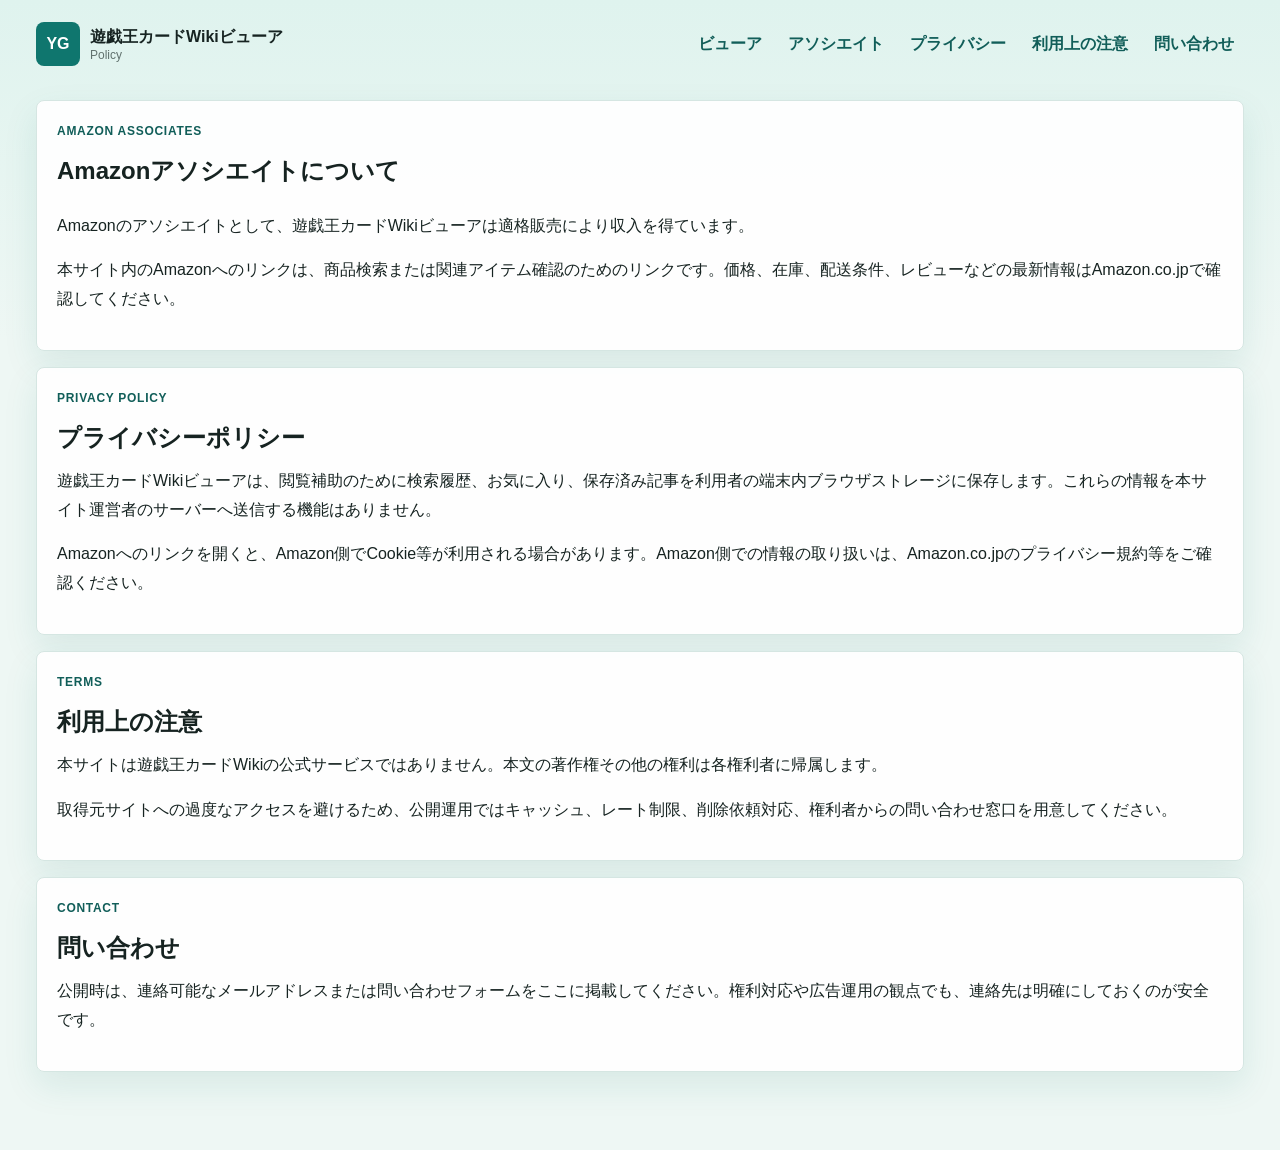
==== policy.html @ aee45866 "Initial release" ====
<!doctype html>
<html lang="ja">
  <head>
    <meta charset="utf-8">
    <meta name="viewport" content="width=device-width, initial-scale=1, viewport-fit=cover">
    <meta name="theme-color" content="#0f766e">
    <title>ポリシー | 遊戯王カードWikiビューア</title>
    <link rel="manifest" href="./manifest.webmanifest">
    <link rel="apple-touch-icon" href="./icons/icon-192.png">
    <link rel="stylesheet" href="./styles.css">
  </head>
  <body>
    <div class="app-shell">
      <header class="topbar">
        <a class="brand" href="./index.html">
          <span class="brand-mark">YG</span>
          <span>
            <strong>遊戯王カードWikiビューア</strong>
            <small>Policy</small>
          </span>
        </a>
        <nav class="topnav" aria-label="メニュー">
          <a href="./index.html">ビューア</a>
          <a href="#affiliate">アソシエイト</a>
          <a href="#privacy">プライバシー</a>
          <a href="#terms">利用上の注意</a>
          <a href="#contact">問い合わせ</a>
        </nav>
      </header>

      <main>
        <section class="info-section" id="affiliate">
          <p class="eyebrow">Amazon Associates</p>
          <h1>Amazonアソシエイトについて</h1>
          <p>Amazonのアソシエイトとして、遊戯王カードWikiビューアは適格販売により収入を得ています。</p>
          <p>本サイト内のAmazonへのリンクは、商品検索または関連アイテム確認のためのリンクです。価格、在庫、配送条件、レビューなどの最新情報はAmazon.co.jpで確認してください。</p>
        </section>

        <section class="info-section" id="privacy">
          <p class="eyebrow">Privacy Policy</p>
          <h2>プライバシーポリシー</h2>
          <p>遊戯王カードWikiビューアは、閲覧補助のために検索履歴、お気に入り、保存済み記事を利用者の端末内ブラウザストレージに保存します。これらの情報を本サイト運営者のサーバーへ送信する機能はありません。</p>
          <p>Amazonへのリンクを開くと、Amazon側でCookie等が利用される場合があります。Amazon側での情報の取り扱いは、Amazon.co.jpのプライバシー規約等をご確認ください。</p>
        </section>

        <section class="info-section" id="terms">
          <p class="eyebrow">Terms</p>
          <h2>利用上の注意</h2>
          <p>本サイトは遊戯王カードWikiの公式サービスではありません。本文の著作権その他の権利は各権利者に帰属します。</p>
          <p>取得元サイトへの過度なアクセスを避けるため、公開運用ではキャッシュ、レート制限、削除依頼対応、権利者からの問い合わせ窓口を用意してください。</p>
        </section>

        <section class="info-section" id="contact">
          <p class="eyebrow">Contact</p>
          <h2>問い合わせ</h2>
          <p>公開時は、連絡可能なメールアドレスまたは問い合わせフォームをここに掲載してください。権利対応や広告運用の観点でも、連絡先は明確にしておくのが安全です。</p>
        </section>
      </main>
    </div>
  </body>
</html>
---- styles.css ----
:root {
  color-scheme: light;
  --bg: #eef7f4;
  --panel: #ffffff;
  --panel-soft: #f7fbfa;
  --text: #162321;
  --muted: #61726e;
  --line: #d5e6e2;
  --accent: #0f766e;
  --accent-strong: #115e59;
  --accent-soft: #d9f4ef;
  --gold-soft: #fff6d6;
  --shadow: 0 14px 34px rgba(15, 118, 110, .1);
  font-family: -apple-system, BlinkMacSystemFont, "Segoe UI", "Hiragino Sans", "Yu Gothic", sans-serif;
}

* {
  box-sizing: border-box;
}

html {
  scroll-behavior: smooth;
}

body {
  margin: 0;
  min-height: 100vh;
  background: linear-gradient(180deg, #dff3ee 0, var(--bg) 340px);
  color: var(--text);
}

button,
input {
  font: inherit;
}

button,
a {
  -webkit-tap-highlight-color: transparent;
}

button {
  cursor: pointer;
}

h1,
h2,
h3,
p {
  margin-top: 0;
}

.app-shell {
  width: min(1240px, 100%);
  margin: 0 auto;
  padding: max(14px, env(safe-area-inset-top)) 16px calc(78px + env(safe-area-inset-bottom));
}

.topbar {
  display: flex;
  align-items: center;
  justify-content: space-between;
  gap: 16px;
  padding: 8px 0 18px;
}

.brand {
  display: inline-flex;
  align-items: center;
  gap: 10px;
  color: var(--text);
  text-decoration: none;
}

.brand-mark {
  display: grid;
  width: 44px;
  height: 44px;
  place-items: center;
  border-radius: 8px;
  background: var(--accent);
  color: #fff;
  font-weight: 800;
}

.brand small {
  display: block;
  color: var(--muted);
  font-size: 12px;
}

.topnav {
  display: flex;
  align-items: center;
  gap: 6px;
  flex-wrap: wrap;
  justify-content: center;
}

.topnav a {
  padding: 9px 10px;
  border-radius: 8px;
  color: var(--accent-strong);
  text-decoration: none;
  font-weight: 700;
}

.topnav a:hover {
  background: var(--accent-soft);
}

.primary-button,
.search-row button,
.tool-button,
.text-button,
.chip,
.tab,
.list-item,
.bottom-nav button,
.bottom-nav a {
  border: 0;
  border-radius: 8px;
  font-weight: 700;
}

.primary-button,
.search-row button {
  min-height: 44px;
  padding: 0 16px;
  background: var(--accent);
  color: #fff;
}

.hero {
  display: grid;
  grid-template-columns: minmax(0, 1fr) minmax(320px, 460px);
  gap: 18px;
  align-items: stretch;
}

.hero-copy,
.search-card,
.status-strip,
.viewer-panel,
.side-panel,
.info-section,
.affiliate-panel,
.associate-notice {
  border: 1px solid var(--line);
  border-radius: 8px;
  background: rgba(255, 255, 255, .94);
  box-shadow: var(--shadow);
}

.hero-copy {
  padding: clamp(22px, 4vw, 42px);
}

.eyebrow,
.viewer-label {
  margin-bottom: 6px;
  color: var(--accent-strong);
  font-size: 12px;
  font-weight: 800;
  letter-spacing: .06em;
  text-transform: uppercase;
}

.hero h1 {
  margin-bottom: 14px;
  font-size: clamp(30px, 5vw, 52px);
  line-height: 1.12;
}

.hero p {
  max-width: 720px;
  color: var(--muted);
  line-height: 1.8;
}

.search-card {
  display: flex;
  flex-direction: column;
  justify-content: center;
  padding: 18px;
}

.search-card label {
  margin-bottom: 8px;
  font-weight: 800;
}

.search-row {
  display: flex;
  gap: 8px;
}

input {
  min-width: 0;
  width: 100%;
  border: 1px solid var(--line);
  border-radius: 8px;
  background: var(--panel-soft);
  padding: 13px 12px;
  font-size: 16px;
}

.quick-actions {
  display: flex;
  flex-wrap: wrap;
  gap: 8px;
  margin-top: 12px;
}

.chip {
  padding: 8px 10px;
  background: var(--accent-soft);
  color: var(--accent-strong);
}

.associate-notice,
.status-strip {
  display: flex;
  align-items: center;
  justify-content: space-between;
  gap: 12px;
  margin: 16px 0;
  padding: 13px 16px;
}

.associate-notice {
  background: linear-gradient(180deg, #fff, var(--gold-soft));
}

.associate-notice span {
  color: var(--muted);
  line-height: 1.6;
}

.setup-pill,
.badge {
  flex: 0 0 auto;
  padding: 5px 9px;
  border-radius: 999px;
  background: #fff1f0;
  color: #b42318;
  font-size: 12px;
  font-weight: 800;
}

.setup-pill.ready,
.badge {
  background: var(--accent-soft);
  color: var(--accent-strong);
}

.badge.offline {
  background: #fff1f0;
  color: #b42318;
}

.status-strip p {
  margin-bottom: 0;
  color: var(--muted);
}

.content-grid {
  display: grid;
  grid-template-columns: 270px minmax(0, 1fr) 250px;
  gap: 16px;
  align-items: start;
}

.side-panel,
.affiliate-panel {
  position: sticky;
  top: 12px;
}

.side-panel {
  overflow: hidden;
}

.tabs {
  display: grid;
  grid-template-columns: repeat(3, 1fr);
  border-bottom: 1px solid var(--line);
}

.tab {
  min-height: 42px;
  background: transparent;
  color: var(--muted);
}

.tab.active {
  background: var(--accent-soft);
  color: var(--accent-strong);
}

.item-list {
  display: grid;
  gap: 8px;
  max-height: 58vh;
  overflow: auto;
  padding: 12px;
}

.list-item {
  display: grid;
  gap: 3px;
  width: 100%;
  padding: 10px;
  border: 1px solid var(--line);
  background: var(--panel-soft);
  color: var(--text);
  text-align: left;
}

.list-title,
.list-url {
  overflow: hidden;
  text-overflow: ellipsis;
  white-space: nowrap;
}

.list-url {
  color: var(--muted);
  font-size: 12px;
}

.viewer-panel {
  min-height: 68vh;
  overflow: hidden;
}

.viewer-toolbar {
  display: flex;
  align-items: center;
  justify-content: space-between;
  gap: 12px;
  padding: 14px 16px;
  border-bottom: 1px solid var(--line);
  background: rgba(255, 255, 255, .95);
  position: sticky;
  top: 0;
  z-index: 2;
}

.viewer-toolbar h2 {
  margin-bottom: 0;
  font-size: 20px;
  line-height: 1.35;
}

.toolbar-actions {
  display: flex;
  gap: 8px;
  flex-wrap: wrap;
  justify-content: flex-end;
}

.tool-button {
  display: inline-flex;
  min-height: 38px;
  align-items: center;
  justify-content: center;
  padding: 0 11px;
  border: 1px solid var(--line);
  background: var(--panel-soft);
  color: var(--accent-strong);
  text-decoration: none;
}

.tool-button.active {
  background: var(--accent);
  color: #fff;
}

.tool-button:disabled {
  cursor: default;
  opacity: .5;
}

.article {
  padding: 18px 20px 24px;
  line-height: 1.85;
  overflow-wrap: anywhere;
}

.article.empty {
  color: var(--muted);
}

.article h1,
.article h2,
.article h3 {
  line-height: 1.38;
  margin: 1.25em 0 .55em;
}

.article a {
  color: var(--accent-strong);
  font-weight: 800;
}

.article ul {
  padding-left: 1.35em;
}

.affiliate-panel {
  padding: 14px;
}

.panel-heading.compact h2 {
  margin-bottom: 6px;
  font-size: 18px;
}

.panel-note {
  color: var(--muted);
  font-size: 13px;
  line-height: 1.7;
}

.affiliate-links {
  display: grid;
  gap: 9px;
}

.affiliate-card {
  display: grid;
  gap: 4px;
  padding: 11px;
  border: 1px solid var(--line);
  border-radius: 8px;
  background: var(--panel-soft);
  color: var(--text);
  text-decoration: none;
}

.affiliate-card:hover {
  border-color: var(--accent);
  background: #fff;
}

.affiliate-kicker {
  color: var(--accent-strong);
  font-size: 12px;
  font-weight: 800;
}

.affiliate-text {
  color: var(--muted);
  line-height: 1.55;
}

.info-section {
  margin-top: 16px;
  padding: 20px;
  line-height: 1.8;
}

.section-heading {
  display: flex;
  align-items: center;
  justify-content: space-between;
  gap: 12px;
}

.section-heading h2,
.info-section h2 {
  margin-bottom: 8px;
}

.text-button {
  padding: 9px 10px;
  background: var(--accent-soft);
  color: var(--accent-strong);
}

.bottom-nav {
  display: none;
}

@media (max-width: 1040px) {
  .hero,
  .content-grid {
    grid-template-columns: 1fr;
  }

  .side-panel,
  .affiliate-panel {
    position: static;
  }
}

@media (max-width: 680px) {
  .app-shell {
    padding-left: 12px;
    padding-right: 12px;
  }

  .topbar {
    align-items: flex-start;
  }

  .topnav {
    display: none;
  }

  .hero-copy,
  .search-card,
  .article,
  .info-section {
    padding: 16px;
  }

  .hero h1 {
    font-size: 34px;
  }

  .search-row,
  .viewer-toolbar,
  .section-heading,
  .associate-notice,
  .status-strip {
    align-items: stretch;
    flex-direction: column;
  }

  .toolbar-actions {
    display: grid;
    grid-template-columns: repeat(3, 1fr);
  }

  .item-list {
    max-height: 260px;
  }

  .bottom-nav {
    position: fixed;
    right: 0;
    bottom: 0;
    left: 0;
    z-index: 20;
    display: grid;
    grid-template-columns: repeat(4, 1fr);
    gap: 1px;
    padding: 8px 8px max(8px, env(safe-area-inset-bottom));
    border-top: 1px solid var(--line);
    background: rgba(255, 255, 255, .96);
    backdrop-filter: blur(12px);
  }

  .bottom-nav a,
  .bottom-nav button {
    display: grid;
    min-height: 42px;
    place-items: center;
    background: var(--panel-soft);
    color: var(--accent-strong);
    text-decoration: none;
    font-size: 13px;
  }

  .bottom-nav button:disabled {
    color: var(--muted);
    opacity: .6;
  }
}
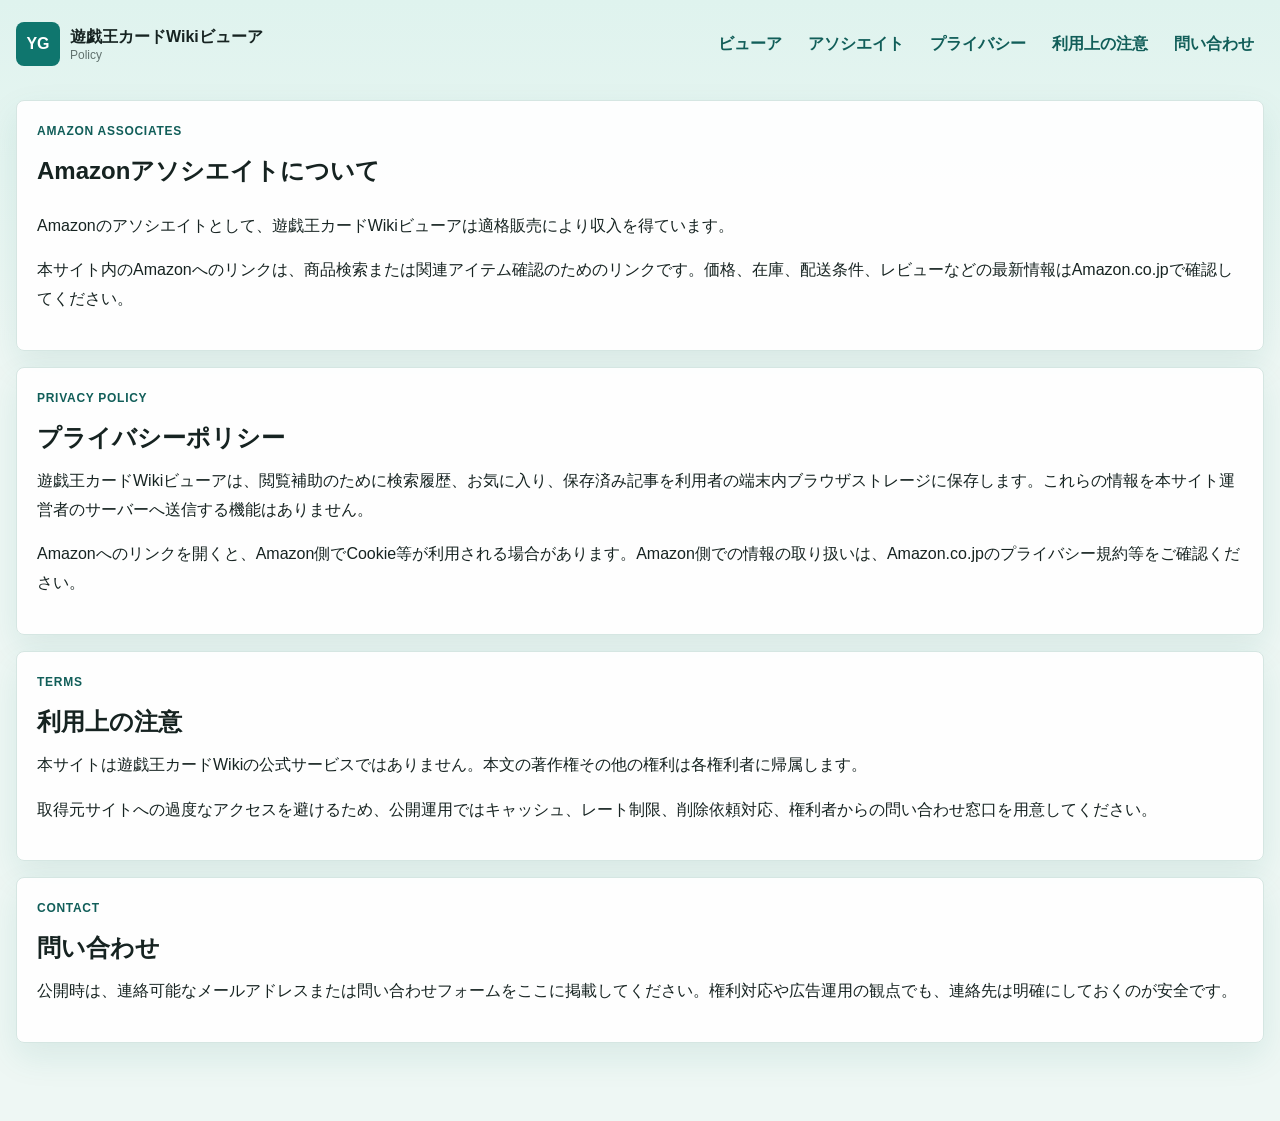
==== commit 7a58eff8: "Add Y favicon" ====
--- a/policy.html
+++ b/policy.html
@@ -6,6 +6,7 @@
     <meta name="theme-color" content="#0f766e">
     <title>ポリシー | 遊戯王カードWikiビューア</title>
     <link rel="manifest" href="./manifest.webmanifest">
+    <link rel="icon" href="./icons/favicon.svg?v=37" type="image/svg+xml">
     <link rel="apple-touch-icon" href="./icons/icon-192.png">
     <link rel="stylesheet" href="./styles.css">
   </head>
--- a/styles.css
+++ b/styles.css
@@ -20,6 +20,7 @@
 
 html {
   scroll-behavior: smooth;
+  overflow-x: hidden;
 }
 
 body {
@@ -27,6 +28,7 @@
   min-height: 100vh;
   background: linear-gradient(180deg, #dff3ee 0, var(--bg) 340px);
   color: var(--text);
+  overflow-x: hidden;
 }
 
 button,
@@ -51,7 +53,7 @@
 }
 
 .app-shell {
-  width: min(1240px, 100%);
+  width: min(1480px, 100%);
   margin: 0 auto;
   padding: max(14px, env(safe-area-inset-top)) 16px calc(78px + env(safe-area-inset-bottom));
 }
@@ -131,20 +133,26 @@
   color: #fff;
 }
 
+.search-row .clear-search-button {
+  border: 1px solid var(--line);
+  background: var(--panel-soft);
+  color: var(--accent-strong);
+}
+
 .hero {
   display: grid;
-  grid-template-columns: minmax(0, 1fr) minmax(320px, 460px);
-  gap: 18px;
-  align-items: stretch;
+  grid-template-columns: 1fr;
+  gap: 10px;
+  align-items: start;
 }
 
 .hero-copy,
 .search-card,
-.status-strip,
 .viewer-panel,
 .side-panel,
 .info-section,
 .affiliate-panel,
+.recent-section,
 .associate-notice {
   border: 1px solid var(--line);
   border-radius: 8px;
@@ -153,7 +161,16 @@
 }
 
 .hero-copy {
-  padding: clamp(22px, 4vw, 42px);
+  display: flex;
+  align-items: center;
+  gap: 14px;
+  padding: 13px 18px;
+  flex-wrap: wrap;
+}
+
+.hero-copy .eyebrow,
+.hero-copy .hero-tagline {
+  margin-bottom: 0;
 }
 
 .eyebrow,
@@ -167,22 +184,35 @@
 }
 
 .hero h1 {
-  margin-bottom: 14px;
-  font-size: clamp(30px, 5vw, 52px);
-  line-height: 1.12;
+  margin-bottom: 0;
+  font-size: clamp(24px, 2.6vw, 34px);
+  line-height: 1.18;
 }
 
 .hero p {
   max-width: 720px;
   color: var(--muted);
-  line-height: 1.8;
+  line-height: 1.65;
+}
+
+.hero-tagline {
+  display: inline-flex;
+  width: fit-content;
+  max-width: 100%;
+  margin-bottom: 0;
+  padding: 7px 10px;
+  border: 1px solid var(--line);
+  border-radius: 8px;
+  background: var(--accent-soft);
+  color: var(--accent-strong) !important;
+  font-weight: 800;
 }
 
 .search-card {
   display: flex;
   flex-direction: column;
-  justify-content: center;
-  padding: 18px;
+  justify-content: flex-start;
+  padding: 13px 16px;
 }
 
 .search-card label {
@@ -205,21 +235,71 @@
   font-size: 16px;
 }
 
-.quick-actions {
-  display: flex;
-  flex-wrap: wrap;
+.search-suggestions {
+  display: grid;
+  gap: 10px;
+  margin-top: 10px;
+  padding: 12px;
+  border: 1px solid var(--line);
+  border-radius: 8px;
+  background: var(--panel-soft);
+}
+
+.search-suggestions[hidden] {
+  display: none;
+}
+
+.search-suggestions-heading {
+  display: grid;
+  gap: 3px;
+}
+
+.search-suggestions-heading strong {
+  color: var(--accent-strong);
+}
+
+.search-suggestions-heading span {
+  color: var(--muted);
+  font-size: 13px;
+  line-height: 1.5;
+}
+
+.search-suggestion-list {
+  display: grid;
+  grid-template-columns: repeat(auto-fit, minmax(180px, 1fr));
   gap: 8px;
-  margin-top: 12px;
-}
-
-.chip {
-  padding: 8px 10px;
+}
+
+.search-suggestion {
+  display: grid;
+  gap: 3px;
+  min-height: 42px;
+  padding: 9px 10px;
+  border: 1px solid var(--line);
+  border-radius: 8px;
+  background: #fff;
+  color: var(--text);
+  font-weight: 800;
+  text-align: left;
+  overflow-wrap: anywhere;
+}
+
+.search-suggestion-kind {
+  color: var(--accent-strong);
+  font-size: 12px;
+  font-weight: 800;
+}
+
+.search-suggestion strong {
+  overflow-wrap: anywhere;
+}
+
+.search-suggestion:hover {
+  border-color: var(--accent);
   background: var(--accent-soft);
-  color: var(--accent-strong);
-}
-
-.associate-notice,
-.status-strip {
+}
+
+.associate-notice {
   display: flex;
   align-items: center;
   justify-content: space-between;
@@ -237,8 +317,7 @@
   line-height: 1.6;
 }
 
-.setup-pill,
-.badge {
+.setup-pill {
   flex: 0 0 auto;
   padding: 5px 9px;
   border-radius: 999px;
@@ -248,37 +327,133 @@
   font-weight: 800;
 }
 
-.setup-pill.ready,
-.badge {
+.setup-pill.ready {
   background: var(--accent-soft);
   color: var(--accent-strong);
 }
 
-.badge.offline {
-  background: #fff1f0;
-  color: #b42318;
-}
-
-.status-strip p {
-  margin-bottom: 0;
-  color: var(--muted);
-}
-
-.content-grid {
-  display: grid;
-  grid-template-columns: 270px minmax(0, 1fr) 250px;
+.dashboard-grid {
+  display: grid;
+  grid-template-columns: minmax(0, 1fr) 220px;
   gap: 16px;
   align-items: start;
-}
-
-.side-panel,
+  margin-top: 16px;
+}
+
+.dashboard-main {
+  display: grid;
+  gap: 16px;
+  min-width: 0;
+}
+
+.recent-section {
+  width: 100%;
+  margin-top: 0;
+  padding: 0;
+  overflow: hidden;
+}
+
+.recent-section.is-collapsed {
+  padding-bottom: 0;
+}
+
+.recent-section.is-collapsed .recent-content {
+  display: none;
+}
+
+.recent-section .panel-note {
+  margin-bottom: 12px;
+}
+
+.recent-content {
+  padding: 0 14px 14px;
+}
+
+.recent-card-list {
+  display: grid;
+  grid-template-columns: repeat(5, minmax(0, 1fr));
+  gap: 9px;
+}
+
+.recent-card {
+  display: grid;
+  gap: 4px;
+  width: 100%;
+  min-height: 86px;
+  padding: 11px;
+  border: 1px solid var(--line);
+  border-radius: 8px;
+  background: var(--panel-soft);
+  color: var(--text);
+  text-align: left;
+}
+
+.recent-card:hover {
+  border-color: var(--accent);
+  background: #fff;
+}
+
+.recent-card strong {
+  line-height: 1.4;
+  overflow-wrap: anywhere;
+}
+
+.recent-card small {
+  color: var(--muted);
+  line-height: 1.45;
+}
+
+.content-grid {
+  display: grid;
+  grid-template-columns: minmax(0, 1fr);
+  gap: 16px;
+  align-items: start;
+}
+
+.content-grid > * {
+  min-width: 0;
+}
+
 .affiliate-panel {
   position: sticky;
   top: 12px;
 }
 
 .side-panel {
+  grid-column: 1;
   overflow: hidden;
+}
+
+.recent-section .section-heading,
+.side-panel-header {
+  display: flex;
+  align-items: center;
+  justify-content: space-between;
+  gap: 12px;
+  padding: 12px 14px;
+  min-height: 74px;
+}
+
+.recent-section .section-heading h2,
+.side-panel-header h2 {
+  margin-bottom: 0;
+  font-size: 24px;
+  line-height: 1.25;
+}
+
+.side-panel-actions {
+  display: flex;
+  gap: 8px;
+  flex-wrap: wrap;
+  justify-content: flex-end;
+}
+
+.list-content[hidden] {
+  display: none;
+}
+
+.side-panel.is-collapsed {
+  box-shadow: none;
 }
 
 .tabs {
@@ -317,8 +492,7 @@
   text-align: left;
 }
 
-.list-title,
-.list-url {
+.list-title {
   overflow: hidden;
   text-overflow: ellipsis;
   white-space: nowrap;
@@ -329,9 +503,44 @@
   font-size: 12px;
 }
 
+@media (min-width: 681px) {
+  .search-row {
+    align-items: center;
+    flex-wrap: nowrap;
+  }
+
+  .search-row button {
+    flex: 0 0 auto;
+    white-space: nowrap;
+    writing-mode: horizontal-tb;
+  }
+
+  .item-list {
+    grid-template-columns: repeat(auto-fit, minmax(180px, 1fr));
+  }
+
+  .list-item {
+    min-height: 64px;
+    align-content: start;
+    padding: 11px;
+  }
+
+  .list-title {
+    white-space: normal;
+    overflow-wrap: anywhere;
+  }
+}
+
 .viewer-panel {
+  grid-column: 1;
   min-height: 68vh;
   overflow: hidden;
+  min-width: 0;
+}
+
+.affiliate-panel {
+  grid-column: 2;
+  grid-row: 1;
 }
 
 .viewer-toolbar {
@@ -351,6 +560,7 @@
   margin-bottom: 0;
   font-size: 20px;
   line-height: 1.35;
+  overflow-wrap: anywhere;
 }
 
 .toolbar-actions {
@@ -383,9 +593,24 @@
 }
 
 .article {
-  padding: 18px 20px 24px;
+  padding: 18px 24px 26px;
   line-height: 1.85;
   overflow-wrap: anywhere;
+  overflow-x: hidden;
+  overflow-x: clip;
+}
+
+@media (min-width: 681px) {
+  .article {
+    font-size: 18px;
+  }
+}
+
+.article *,
+.article *::before,
+.article *::after {
+  box-sizing: border-box;
+  max-width: 100%;
 }
 
 .article.empty {
@@ -397,15 +622,105 @@
 .article h3 {
   line-height: 1.38;
   margin: 1.25em 0 .55em;
+  min-width: 0;
+  overflow-wrap: anywhere;
+  word-break: break-word;
+}
+
+.article p,
+.article li,
+.article dd,
+.article dt {
+  min-width: 0;
+  overflow-wrap: anywhere;
+  word-break: break-word;
+}
+
+.article h1 {
+  font-size: clamp(28px, 2.6vw, 40px);
+}
+
+.article h2 {
+  font-size: clamp(22px, 2.1vw, 30px);
+}
+
+.article h3 {
+  font-size: clamp(18px, 1.8vw, 24px);
 }
 
 .article a {
   color: var(--accent-strong);
   font-weight: 800;
+  overflow-wrap: anywhere;
+  word-break: break-word;
+}
+
+.article a.wiki-link {
+  text-decoration-style: dotted;
 }
 
 .article ul {
   padding-left: 1.35em;
+}
+
+.article ol {
+  padding-left: 1.5em;
+}
+
+.article img,
+.article video,
+.article canvas {
+  display: block;
+  height: auto;
+  max-width: 100%;
+}
+
+.article pre,
+.article code,
+.article kbd,
+.article samp {
+  max-width: 100%;
+  white-space: pre-wrap;
+  overflow-wrap: anywhere;
+  word-break: break-word;
+}
+
+.article pre {
+  overflow-x: auto;
+  padding: 10px;
+  border: 1px solid var(--line);
+  border-radius: 8px;
+  background: var(--panel-soft);
+}
+
+.article table {
+  display: block;
+  width: 100%;
+  max-width: 100%;
+  overflow-x: auto;
+  border-collapse: collapse;
+  margin: 14px 0;
+}
+
+.article th,
+.article td {
+  border: 1px solid var(--line);
+  padding: 8px;
+  vertical-align: top;
+  min-width: 0;
+  overflow-wrap: anywhere;
+  word-break: break-word;
+  white-space: normal;
+}
+
+.article th {
+  background: var(--panel-soft);
+}
+
+.article hr {
+  border: 0;
+  border-top: 1px solid var(--line);
+  margin: 18px 0;
 }
 
 .affiliate-panel {
@@ -468,6 +783,13 @@
   gap: 12px;
 }
 
+.section-actions {
+  display: flex;
+  gap: 8px;
+  flex-wrap: wrap;
+  justify-content: flex-end;
+}
+
 .section-heading h2,
 .info-section h2 {
   margin-bottom: 8px;
@@ -484,13 +806,27 @@
 }
 
 @media (max-width: 1040px) {
-  .hero,
+  .dashboard-grid {
+    grid-template-columns: 1fr;
+  }
+
+  .recent-section {
+    width: 100%;
+  }
+
   .content-grid {
     grid-template-columns: 1fr;
   }
 
+  .recent-card-list {
+    grid-template-columns: repeat(2, minmax(0, 1fr));
+  }
+
   .side-panel,
+  .viewer-panel,
   .affiliate-panel {
+    grid-column: 1;
+    grid-row: auto;
     position: static;
   }
 }
@@ -512,21 +848,43 @@
   .hero-copy,
   .search-card,
   .article,
+  .recent-section,
   .info-section {
     padding: 16px;
   }
 
   .hero h1 {
-    font-size: 34px;
+    font-size: 28px;
   }
 
   .search-row,
   .viewer-toolbar,
   .section-heading,
-  .associate-notice,
-  .status-strip {
+  .section-actions,
+  .side-panel-header,
+  .side-panel-actions,
+  .associate-notice {
     align-items: stretch;
     flex-direction: column;
+  }
+
+  .search-row {
+    flex-direction: row;
+  }
+
+  .section-actions,
+  .side-panel-actions {
+    width: 100%;
+    display: grid;
+    grid-template-columns: repeat(2, minmax(0, 1fr));
+    gap: 8px;
+  }
+
+  .section-actions .text-button,
+  .side-panel-actions .text-button {
+    width: 100%;
+    min-height: 38px;
+    padding: 8px 10px;
   }
 
   .toolbar-actions {
@@ -536,6 +894,10 @@
 
   .item-list {
     max-height: 260px;
+  }
+
+  .recent-card-list {
+    grid-template-columns: 1fr;
   }
 
   .bottom-nav {
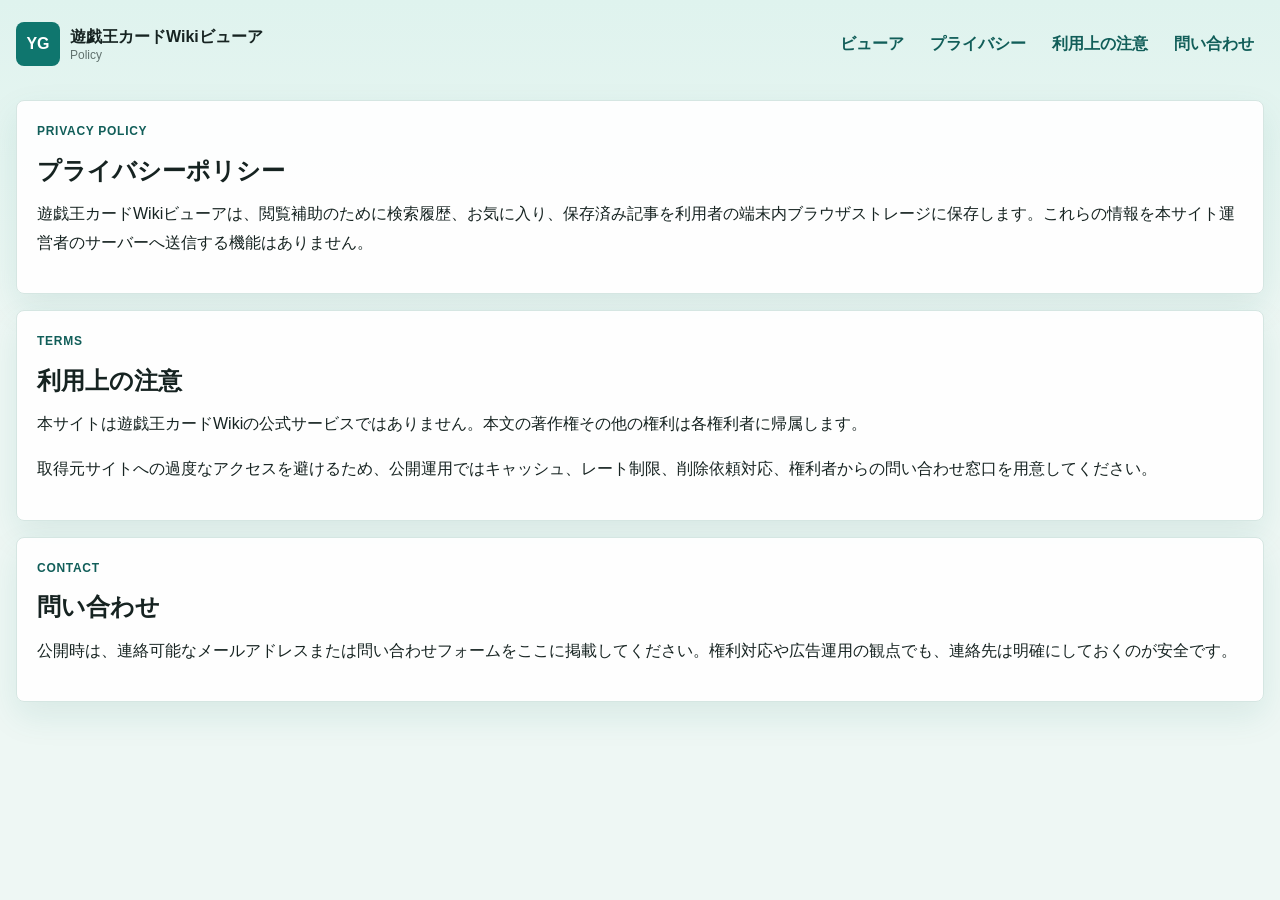
==== commit e0cce7dc: "Remove Amazon associate integration" ====
--- a/policy.html
+++ b/policy.html
@@ -6,9 +6,9 @@
     <meta name="theme-color" content="#0f766e">
     <title>ポリシー | 遊戯王カードWikiビューア</title>
     <link rel="manifest" href="./manifest.webmanifest">
-    <link rel="icon" href="./icons/favicon.svg?v=37" type="image/svg+xml">
+    <link rel="icon" href="./icons/favicon.svg?v=53" type="image/svg+xml">
     <link rel="apple-touch-icon" href="./icons/icon-192.png">
-    <link rel="stylesheet" href="./styles.css">
+    <link rel="stylesheet" href="./styles.css?v=53">
   </head>
   <body>
     <div class="app-shell">
@@ -22,7 +22,6 @@
         </a>
         <nav class="topnav" aria-label="メニュー">
           <a href="./index.html">ビューア</a>
-          <a href="#affiliate">アソシエイト</a>
           <a href="#privacy">プライバシー</a>
           <a href="#terms">利用上の注意</a>
           <a href="#contact">問い合わせ</a>
@@ -30,18 +29,10 @@
       </header>
 
       <main>
-        <section class="info-section" id="affiliate">
-          <p class="eyebrow">Amazon Associates</p>
-          <h1>Amazonアソシエイトについて</h1>
-          <p>Amazonのアソシエイトとして、遊戯王カードWikiビューアは適格販売により収入を得ています。</p>
-          <p>本サイト内のAmazonへのリンクは、商品検索または関連アイテム確認のためのリンクです。価格、在庫、配送条件、レビューなどの最新情報はAmazon.co.jpで確認してください。</p>
-        </section>
-
         <section class="info-section" id="privacy">
           <p class="eyebrow">Privacy Policy</p>
           <h2>プライバシーポリシー</h2>
           <p>遊戯王カードWikiビューアは、閲覧補助のために検索履歴、お気に入り、保存済み記事を利用者の端末内ブラウザストレージに保存します。これらの情報を本サイト運営者のサーバーへ送信する機能はありません。</p>
-          <p>Amazonへのリンクを開くと、Amazon側でCookie等が利用される場合があります。Amazon側での情報の取り扱いは、Amazon.co.jpのプライバシー規約等をご確認ください。</p>
         </section>
 
         <section class="info-section" id="terms">
--- a/styles.css
+++ b/styles.css
@@ -9,7 +9,6 @@
   --accent: #0f766e;
   --accent-strong: #115e59;
   --accent-soft: #d9f4ef;
-  --gold-soft: #fff6d6;
   --shadow: 0 14px 34px rgba(15, 118, 110, .1);
   font-family: -apple-system, BlinkMacSystemFont, "Segoe UI", "Hiragino Sans", "Yu Gothic", sans-serif;
 }
@@ -133,6 +132,13 @@
   color: #fff;
 }
 
+.search-row button {
+  flex: 0 0 auto;
+  white-space: nowrap;
+  word-break: keep-all;
+  writing-mode: horizontal-tb;
+}
+
 .search-row .clear-search-button {
   border: 1px solid var(--line);
   background: var(--panel-soft);
@@ -151,9 +157,7 @@
 .viewer-panel,
 .side-panel,
 .info-section,
-.affiliate-panel,
-.recent-section,
-.associate-notice {
+.recent-section {
   border: 1px solid var(--line);
   border-radius: 8px;
   background: rgba(255, 255, 255, .94);
@@ -299,42 +303,9 @@
   background: var(--accent-soft);
 }
 
-.associate-notice {
-  display: flex;
-  align-items: center;
-  justify-content: space-between;
-  gap: 12px;
-  margin: 16px 0;
-  padding: 13px 16px;
-}
-
-.associate-notice {
-  background: linear-gradient(180deg, #fff, var(--gold-soft));
-}
-
-.associate-notice span {
-  color: var(--muted);
-  line-height: 1.6;
-}
-
-.setup-pill {
-  flex: 0 0 auto;
-  padding: 5px 9px;
-  border-radius: 999px;
-  background: #fff1f0;
-  color: #b42318;
-  font-size: 12px;
-  font-weight: 800;
-}
-
-.setup-pill.ready {
-  background: var(--accent-soft);
-  color: var(--accent-strong);
-}
-
 .dashboard-grid {
   display: grid;
-  grid-template-columns: minmax(0, 1fr) 220px;
+  grid-template-columns: minmax(0, 1fr);
   gap: 16px;
   align-items: start;
   margin-top: 16px;
@@ -414,11 +385,6 @@
   min-width: 0;
 }
 
-.affiliate-panel {
-  position: sticky;
-  top: 12px;
-}
-
 .side-panel {
   grid-column: 1;
   overflow: hidden;
@@ -509,12 +475,6 @@
     flex-wrap: nowrap;
   }
 
-  .search-row button {
-    flex: 0 0 auto;
-    white-space: nowrap;
-    writing-mode: horizontal-tb;
-  }
-
   .item-list {
     grid-template-columns: repeat(auto-fit, minmax(180px, 1fr));
   }
@@ -536,11 +496,6 @@
   min-height: 68vh;
   overflow: hidden;
   min-width: 0;
-}
-
-.affiliate-panel {
-  grid-column: 2;
-  grid-row: 1;
 }
 
 .viewer-toolbar {
@@ -594,6 +549,7 @@
 
 .article {
   padding: 18px 24px 26px;
+  font-size: 18px;
   line-height: 1.85;
   overflow-wrap: anywhere;
   overflow-x: hidden;
@@ -602,7 +558,7 @@
 
 @media (min-width: 681px) {
   .article {
-    font-size: 18px;
+    font-size: 20px;
   }
 }
 
@@ -723,53 +679,12 @@
   margin: 18px 0;
 }
 
-.affiliate-panel {
-  padding: 14px;
-}
-
-.panel-heading.compact h2 {
-  margin-bottom: 6px;
-  font-size: 18px;
-}
-
 .panel-note {
   color: var(--muted);
   font-size: 13px;
   line-height: 1.7;
 }
 
-.affiliate-links {
-  display: grid;
-  gap: 9px;
-}
-
-.affiliate-card {
-  display: grid;
-  gap: 4px;
-  padding: 11px;
-  border: 1px solid var(--line);
-  border-radius: 8px;
-  background: var(--panel-soft);
-  color: var(--text);
-  text-decoration: none;
-}
-
-.affiliate-card:hover {
-  border-color: var(--accent);
-  background: #fff;
-}
-
-.affiliate-kicker {
-  color: var(--accent-strong);
-  font-size: 12px;
-  font-weight: 800;
-}
-
-.affiliate-text {
-  color: var(--muted);
-  line-height: 1.55;
-}
-
 .info-section {
   margin-top: 16px;
   padding: 20px;
@@ -823,8 +738,7 @@
   }
 
   .side-panel,
-  .viewer-panel,
-  .affiliate-panel {
+  .viewer-panel {
     grid-column: 1;
     grid-row: auto;
     position: static;
@@ -862,8 +776,7 @@
   .section-heading,
   .section-actions,
   .side-panel-header,
-  .side-panel-actions,
-  .associate-notice {
+  .side-panel-actions {
     align-items: stretch;
     flex-direction: column;
   }
@@ -890,6 +803,10 @@
   .toolbar-actions {
     display: grid;
     grid-template-columns: repeat(3, 1fr);
+  }
+
+  #shareButton {
+    display: none;
   }
 
   .item-list {
@@ -907,7 +824,7 @@
     left: 0;
     z-index: 20;
     display: grid;
-    grid-template-columns: repeat(4, 1fr);
+    grid-template-columns: repeat(4, minmax(0, 1fr));
     gap: 1px;
     padding: 8px 8px max(8px, env(safe-area-inset-bottom));
     border-top: 1px solid var(--line);
@@ -920,10 +837,12 @@
     display: grid;
     min-height: 42px;
     place-items: center;
+    padding: 0 2px;
     background: var(--panel-soft);
     color: var(--accent-strong);
     text-decoration: none;
     font-size: 13px;
+    white-space: nowrap;
   }
 
   .bottom-nav button:disabled {
@@ -931,3 +850,18 @@
     opacity: .6;
   }
 }
+
+@media (max-width: 340px) {
+  .bottom-nav {
+    grid-template-columns: repeat(4, minmax(0, 1fr));
+  }
+
+  .bottom-nav > :last-child {
+    display: none;
+  }
+
+  .bottom-nav a,
+  .bottom-nav button {
+    font-size: 13px;
+  }
+}
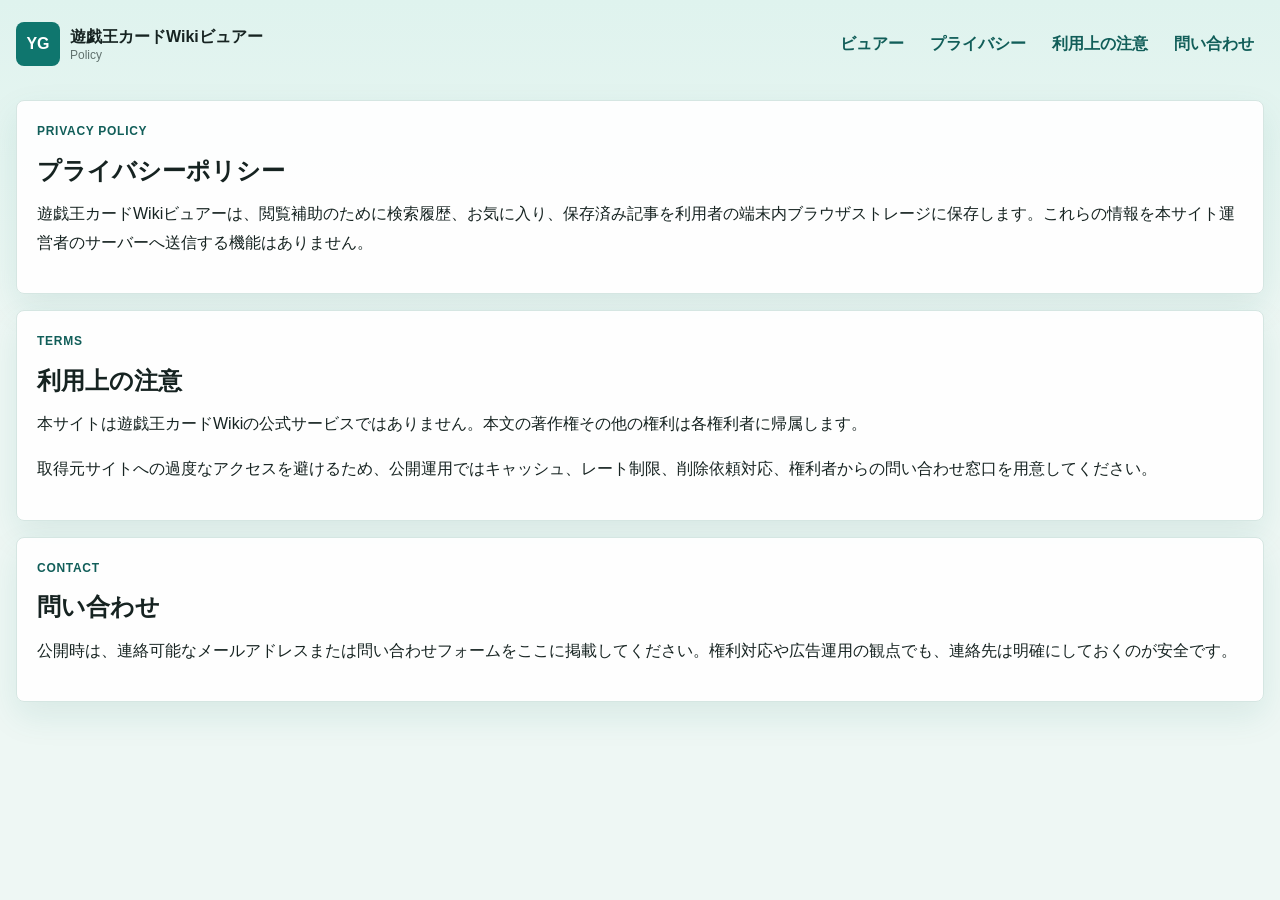
==== commit b5d186f8: "Standardize viewer display names" ====
--- a/policy.html
+++ b/policy.html
@@ -4,7 +4,7 @@
     <meta charset="utf-8">
     <meta name="viewport" content="width=device-width, initial-scale=1, viewport-fit=cover">
     <meta name="theme-color" content="#0f766e">
-    <title>ポリシー | 遊戯王カードWikiビューア</title>
+    <title>ポリシー | 遊戯王カードWikiビュアー</title>
     <link rel="manifest" href="./manifest.webmanifest">
     <link rel="icon" href="./icons/favicon.svg?v=53" type="image/svg+xml">
     <link rel="apple-touch-icon" href="./icons/icon-192.png">
@@ -16,12 +16,12 @@
         <a class="brand" href="./index.html">
           <span class="brand-mark">YG</span>
           <span>
-            <strong>遊戯王カードWikiビューア</strong>
+            <strong>遊戯王カードWikiビュアー</strong>
             <small>Policy</small>
           </span>
         </a>
         <nav class="topnav" aria-label="メニュー">
-          <a href="./index.html">ビューア</a>
+          <a href="./index.html">ビュアー</a>
           <a href="#privacy">プライバシー</a>
           <a href="#terms">利用上の注意</a>
           <a href="#contact">問い合わせ</a>
@@ -32,7 +32,7 @@
         <section class="info-section" id="privacy">
           <p class="eyebrow">Privacy Policy</p>
           <h2>プライバシーポリシー</h2>
-          <p>遊戯王カードWikiビューアは、閲覧補助のために検索履歴、お気に入り、保存済み記事を利用者の端末内ブラウザストレージに保存します。これらの情報を本サイト運営者のサーバーへ送信する機能はありません。</p>
+          <p>遊戯王カードWikiビュアーは、閲覧補助のために検索履歴、お気に入り、保存済み記事を利用者の端末内ブラウザストレージに保存します。これらの情報を本サイト運営者のサーバーへ送信する機能はありません。</p>
         </section>
 
         <section class="info-section" id="terms">
